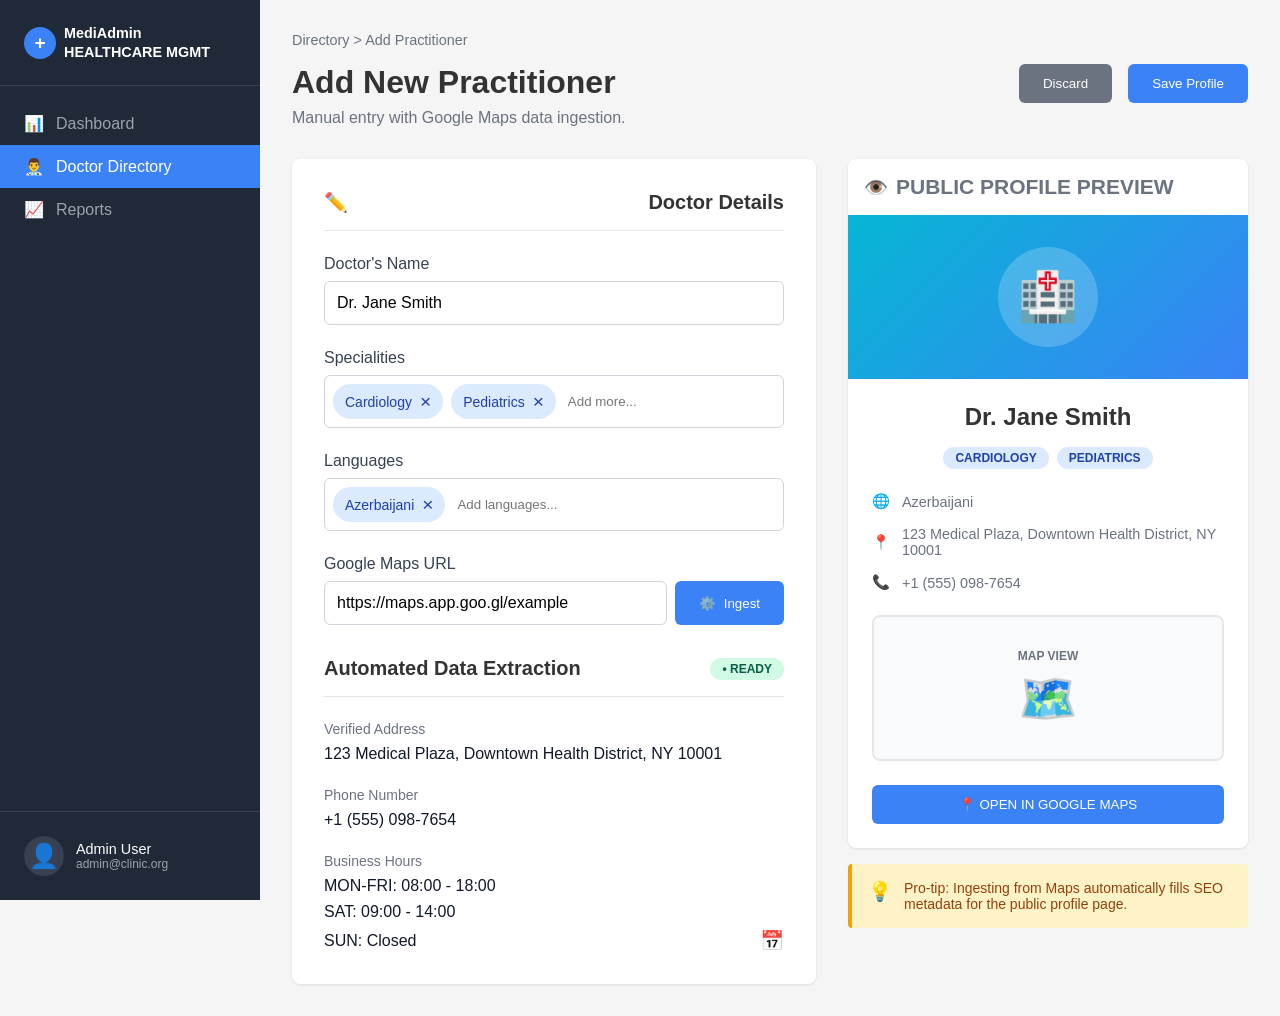
==== frontend/admin/index.html @ fd2ddea2 "Initial commit: Healthcare portal for Azerbaijani doctors in Germany" ====
<!DOCTYPE html>
<html lang="en">
<head>
    <meta charset="UTF-8">
    <meta name="viewport" content="width=device-width, initial-scale=1.0">
    <title>MediAdmin - Add New Practitioner</title>
    <link rel="stylesheet" href="styles.css">
</head>
<body>
    <div class="app-container">
        <!-- Sidebar -->
        <aside class="sidebar">
            <div class="sidebar-header">
                <div class="logo">
                    <span class="logo-icon">+</span>
                    <span class="logo-text">MediAdmin<br>HEALTHCARE MGMT</span>
                </div>
            </div>
            <nav class="sidebar-nav">
                <a href="#" class="nav-item">
                    <span>📊</span> Dashboard
                </a>
                <a href="#" class="nav-item active">
                    <span>👨‍⚕️</span> Doctor Directory
                </a>
                <a href="#" class="nav-item">
                    <span>📈</span> Reports
                </a>
            </nav>
            <div class="sidebar-footer">
                <div class="user-info">
                    <div class="user-avatar">👤</div>
                    <div>
                        <div class="user-name">Admin User</div>
                        <div class="user-email">admin@clinic.org</div>
                    </div>
                </div>
            </div>
        </aside>

        <!-- Main Content -->
        <main class="main-content">
            <div class="content-wrapper">
                <!-- Breadcrumbs -->
                <div class="breadcrumbs">
                    Directory > Add Practitioner
                </div>

                <!-- Page Header -->
                <div class="page-header">
                    <div>
                        <h1>Add New Practitioner</h1>
                        <p class="subtitle">Manual entry with Google Maps data ingestion.</p>
                    </div>
                    <div class="header-actions">
                        <button class="btn btn-secondary" id="discard-btn">Discard</button>
                        <button class="btn btn-primary" id="save-btn">Save Profile</button>
                    </div>
                </div>

                <div class="content-layout">
                    <!-- Form Section -->
                    <div class="form-section">
                        <!-- Doctor Details -->
                        <section class="form-group">
                            <div class="section-header">
                                <span class="section-icon">✏️</span>
                                <h2>Doctor Details</h2>
                            </div>
                            
                            <div class="form-field">
                                <label>Doctor's Name</label>
                                <input type="text" id="doctor-name" class="form-input" placeholder="Dr. Jane Smith" value="Dr. Jane Smith">
                            </div>

                            <div class="form-field">
                                <label>Specialities</label>
                                <div class="tags-input" id="specialties-input">
                                    <span class="tag">Cardiology <span class="tag-remove">×</span></span>
                                    <span class="tag">Pediatrics <span class="tag-remove">×</span></span>
                                    <input type="text" class="tag-input" placeholder="Add more..." id="specialty-input">
                                </div>
                            </div>

                            <div class="form-field">
                                <label>Languages</label>
                                <div class="tags-input" id="languages-input">
                                    <span class="tag">Azerbaijani <span class="tag-remove">×</span></span>
                                    <input type="text" class="tag-input" placeholder="Add languages..." id="language-input">
                                </div>
                            </div>

                            <div class="form-field">
                                <label>Google Maps URL</label>
                                <div class="input-with-button">
                                    <input type="url" id="maps-url" class="form-input" 
                                           placeholder="https://maps.app.goo.gl/example" 
                                           value="https://maps.app.goo.gl/example">
                                    <button class="btn btn-primary" id="ingest-btn">
                                        <span>⚙️</span> Ingest
                                    </button>
                                </div>
                            </div>
                        </section>

                        <!-- Automated Data Extraction -->
                        <section class="form-group">
                            <div class="section-header">
                                <h2>Automated Data Extraction</h2>
                                <span class="status-badge ready">• READY</span>
                            </div>
                            
                            <div class="extracted-data">
                                <div class="data-item">
                                    <label>Verified Address</label>
                                    <div class="data-value" id="extracted-address">
                                        123 Medical Plaza, Downtown Health District, NY 10001
                                    </div>
                                </div>
                                
                                <div class="data-item">
                                    <label>Phone Number</label>
                                    <div class="data-value" id="extracted-phone">
                                        +1 (555) 098-7654
                                    </div>
                                </div>
                                
                                <div class="data-item">
                                    <label>Business Hours</label>
                                    <div class="hours-display" id="extracted-hours">
                                        <div class="hours-row">MON-FRI: 08:00 - 18:00</div>
                                        <div class="hours-row">SAT: 09:00 - 14:00</div>
                                        <div class="hours-row">SUN: Closed <span class="calendar-icon">📅</span></div>
                                    </div>
                                </div>
                            </div>
                        </section>
                    </div>

                    <!-- Preview Section -->
                    <aside class="preview-section">
                        <div class="preview-header">
                            <span class="preview-icon">👁️</span>
                            <h2>PUBLIC PROFILE PREVIEW</h2>
                        </div>
                        
                        <div class="preview-card">
                            <div class="preview-header-image">
                                <div class="preview-avatar">🏥</div>
                            </div>
                            
                            <div class="preview-content">
                                <h3 id="preview-name">Dr. Jane Smith</h3>
                                <div class="preview-tags" id="preview-specialties">
                                    <span class="preview-tag">CARDIOLOGY</span>
                                    <span class="preview-tag">PEDIATRICS</span>
                                </div>
                                
                                <div class="preview-details">
                                    <div class="preview-detail-item">
                                        <span>🌐</span>
                                        <span id="preview-languages">Azerbaijani</span>
                                    </div>
                                    <div class="preview-detail-item">
                                        <span>📍</span>
                                        <span id="preview-address">123 Medical Plaza, NY 10001</span>
                                    </div>
                                    <div class="preview-detail-item">
                                        <span>📞</span>
                                        <span id="preview-phone">+1 (555) 098-7654</span>
                                    </div>
                                </div>
                                
                                <div class="preview-map">
                                    <div class="map-placeholder">
                                        <div class="map-label">MAP VIEW</div>
                                        <div class="map-content">🗺️</div>
                                    </div>
                                </div>
                                
                                <button class="btn btn-primary preview-maps-btn">
                                    📍 OPEN IN GOOGLE MAPS
                                </button>
                            </div>
                        </div>
                        
                        <div class="pro-tip">
                            <span class="tip-icon">💡</span>
                            <span>Pro-tip: Ingesting from Maps automatically fills SEO metadata for the public profile page.</span>
                        </div>
                    </aside>
                </div>
            </div>
        </main>
    </div>

    <script src="app.js"></script>
</body>
</html>
---- frontend/admin/styles.css ----
/* Reset and Base */
* {
    margin: 0;
    padding: 0;
    box-sizing: border-box;
}

body {
    font-family: -apple-system, BlinkMacSystemFont, 'Segoe UI', Roboto, Oxygen, Ubuntu, Cantarell, sans-serif;
    background: #f5f5f5;
    color: #333;
}

.app-container {
    display: flex;
    min-height: 100vh;
}

/* Sidebar */
.sidebar {
    width: 260px;
    background: #1f2937;
    color: white;
    display: flex;
    flex-direction: column;
    position: fixed;
    height: 100vh;
    left: 0;
    top: 0;
}

.sidebar-header {
    padding: 1.5rem;
    border-bottom: 1px solid #374151;
}

.logo {
    display: flex;
    align-items: center;
    gap: 0.5rem;
}

.logo-icon {
    width: 32px;
    height: 32px;
    background: #3b82f6;
    color: white;
    border-radius: 50%;
    display: flex;
    align-items: center;
    justify-content: center;
    font-weight: bold;
    font-size: 1.2rem;
}

.logo-text {
    font-size: 0.9rem;
    font-weight: 600;
    line-height: 1.3;
}

.sidebar-nav {
    flex: 1;
    padding: 1rem 0;
}

.nav-item {
    display: flex;
    align-items: center;
    gap: 0.75rem;
    padding: 0.75rem 1.5rem;
    color: #9ca3af;
    text-decoration: none;
    transition: all 0.2s;
}

.nav-item:hover {
    background: #374151;
    color: white;
}

.nav-item.active {
    background: #3b82f6;
    color: white;
}

.sidebar-footer {
    padding: 1.5rem;
    border-top: 1px solid #374151;
}

.user-info {
    display: flex;
    align-items: center;
    gap: 0.75rem;
}

.user-avatar {
    width: 40px;
    height: 40px;
    border-radius: 50%;
    background: #374151;
    display: flex;
    align-items: center;
    justify-content: center;
    font-size: 1.5rem;
}

.user-name {
    font-weight: 500;
    font-size: 0.9rem;
}

.user-email {
    font-size: 0.75rem;
    color: #9ca3af;
}

/* Main Content */
.main-content {
    flex: 1;
    margin-left: 260px;
    min-height: 100vh;
}

.content-wrapper {
    max-width: 1400px;
    margin: 0 auto;
    padding: 2rem;
}

.breadcrumbs {
    color: #6b7280;
    font-size: 0.9rem;
    margin-bottom: 1rem;
}

.page-header {
    display: flex;
    justify-content: space-between;
    align-items: flex-start;
    margin-bottom: 2rem;
}

.page-header h1 {
    font-size: 2rem;
    margin-bottom: 0.5rem;
}

.subtitle {
    color: #6b7280;
}

.header-actions {
    display: flex;
    gap: 1rem;
}

.btn {
    padding: 0.75rem 1.5rem;
    border: none;
    border-radius: 6px;
    font-weight: 500;
    cursor: pointer;
    transition: all 0.2s;
    display: inline-flex;
    align-items: center;
    gap: 0.5rem;
}

.btn-primary {
    background: #3b82f6;
    color: white;
}

.btn-primary:hover {
    background: #2563eb;
}

.btn-secondary {
    background: #6b7280;
    color: white;
}

.btn-secondary:hover {
    background: #4b5563;
}

/* Content Layout */
.content-layout {
    display: grid;
    grid-template-columns: 1fr 400px;
    gap: 2rem;
}

/* Form Section */
.form-section {
    background: white;
    border-radius: 8px;
    padding: 2rem;
    box-shadow: 0 1px 3px rgba(0,0,0,0.1);
}

.form-group {
    margin-bottom: 2rem;
}

.form-group:last-child {
    margin-bottom: 0;
}

.section-header {
    display: flex;
    align-items: center;
    justify-content: space-between;
    margin-bottom: 1.5rem;
    padding-bottom: 1rem;
    border-bottom: 1px solid #e5e7eb;
}

.section-header h2 {
    font-size: 1.25rem;
    display: flex;
    align-items: center;
    gap: 0.5rem;
}

.section-icon {
    font-size: 1.2rem;
}

.status-badge {
    padding: 0.25rem 0.75rem;
    border-radius: 20px;
    font-size: 0.75rem;
    font-weight: 600;
}

.status-badge.ready {
    background: #d1fae5;
    color: #065f46;
}

.form-field {
    margin-bottom: 1.5rem;
}

.form-field label {
    display: block;
    font-weight: 500;
    margin-bottom: 0.5rem;
    color: #374151;
}

.form-input {
    width: 100%;
    padding: 0.75rem;
    border: 1px solid #d1d5db;
    border-radius: 6px;
    font-size: 1rem;
}

.form-input:focus {
    outline: none;
    border-color: #3b82f6;
    box-shadow: 0 0 0 3px rgba(59, 130, 246, 0.1);
}

.tags-input {
    display: flex;
    flex-wrap: wrap;
    gap: 0.5rem;
    padding: 0.5rem;
    border: 1px solid #d1d5db;
    border-radius: 6px;
    min-height: 48px;
    align-items: center;
}

.tag {
    display: inline-flex;
    align-items: center;
    gap: 0.5rem;
    padding: 0.5rem 0.75rem;
    background: #dbeafe;
    color: #1e40af;
    border-radius: 20px;
    font-size: 0.875rem;
    font-weight: 500;
}

.tag-remove {
    cursor: pointer;
    font-size: 1.2rem;
    line-height: 1;
    color: #1e40af;
}

.tag-remove:hover {
    color: #1e3a8a;
}

.tag-input {
    border: none;
    outline: none;
    flex: 1;
    min-width: 150px;
    padding: 0.25rem;
}

.input-with-button {
    display: flex;
    gap: 0.5rem;
}

.input-with-button .form-input {
    flex: 1;
}

/* Extracted Data */
.extracted-data {
    display: flex;
    flex-direction: column;
    gap: 1.5rem;
}

.data-item label {
    display: block;
    font-weight: 500;
    margin-bottom: 0.5rem;
    color: #6b7280;
    font-size: 0.875rem;
}

.data-value {
    color: #111827;
    font-size: 1rem;
}

.hours-display {
    display: flex;
    flex-direction: column;
    gap: 0.5rem;
}

.hours-row {
    display: flex;
    align-items: center;
    justify-content: space-between;
    color: #111827;
}

.calendar-icon {
    cursor: pointer;
    font-size: 1.2rem;
}

/* Preview Section */
.preview-section {
    position: sticky;
    top: 2rem;
    height: fit-content;
}

.preview-header {
    background: white;
    padding: 1rem;
    border-radius: 8px 8px 0 0;
    display: flex;
    align-items: center;
    gap: 0.5rem;
    font-size: 0.875rem;
    font-weight: 600;
    color: #6b7280;
    box-shadow: 0 1px 3px rgba(0,0,0,0.1);
}

.preview-icon {
    font-size: 1.2rem;
}

.preview-card {
    background: white;
    border-radius: 0 0 8px 8px;
    box-shadow: 0 1px 3px rgba(0,0,0,0.1);
    overflow: hidden;
}

.preview-header-image {
    background: linear-gradient(135deg, #06b6d4 0%, #3b82f6 100%);
    padding: 2rem;
    text-align: center;
}

.preview-avatar {
    width: 100px;
    height: 100px;
    background: rgba(255, 255, 255, 0.2);
    border-radius: 50%;
    margin: 0 auto;
    display: flex;
    align-items: center;
    justify-content: center;
    font-size: 3rem;
}

.preview-content {
    padding: 1.5rem;
}

.preview-content h3 {
    font-size: 1.5rem;
    margin-bottom: 1rem;
    text-align: center;
}

.preview-tags {
    display: flex;
    gap: 0.5rem;
    justify-content: center;
    margin-bottom: 1.5rem;
    flex-wrap: wrap;
}

.preview-tag {
    padding: 0.25rem 0.75rem;
    background: #dbeafe;
    color: #1e40af;
    border-radius: 20px;
    font-size: 0.75rem;
    font-weight: 600;
    text-transform: uppercase;
}

.preview-details {
    display: flex;
    flex-direction: column;
    gap: 1rem;
    margin-bottom: 1.5rem;
}

.preview-detail-item {
    display: flex;
    align-items: center;
    gap: 0.75rem;
    font-size: 0.9rem;
    color: #6b7280;
}

.preview-map {
    margin-bottom: 1.5rem;
}

.map-placeholder {
    border: 2px solid #e5e7eb;
    border-radius: 8px;
    padding: 2rem;
    text-align: center;
    background: #f9fafb;
}

.map-label {
    font-size: 0.75rem;
    font-weight: 600;
    color: #6b7280;
    margin-bottom: 0.5rem;
}

.map-content {
    font-size: 3rem;
}

.preview-maps-btn {
    width: 100%;
    justify-content: center;
}

.pro-tip {
    background: #fef3c7;
    border-left: 4px solid #f59e0b;
    padding: 1rem;
    margin-top: 1rem;
    border-radius: 4px;
    display: flex;
    gap: 0.75rem;
    font-size: 0.875rem;
    color: #92400e;
}

.tip-icon {
    font-size: 1.2rem;
}

/* Responsive */
@media (max-width: 1200px) {
    .content-layout {
        grid-template-columns: 1fr;
    }
    
    .preview-section {
        position: static;
    }
}
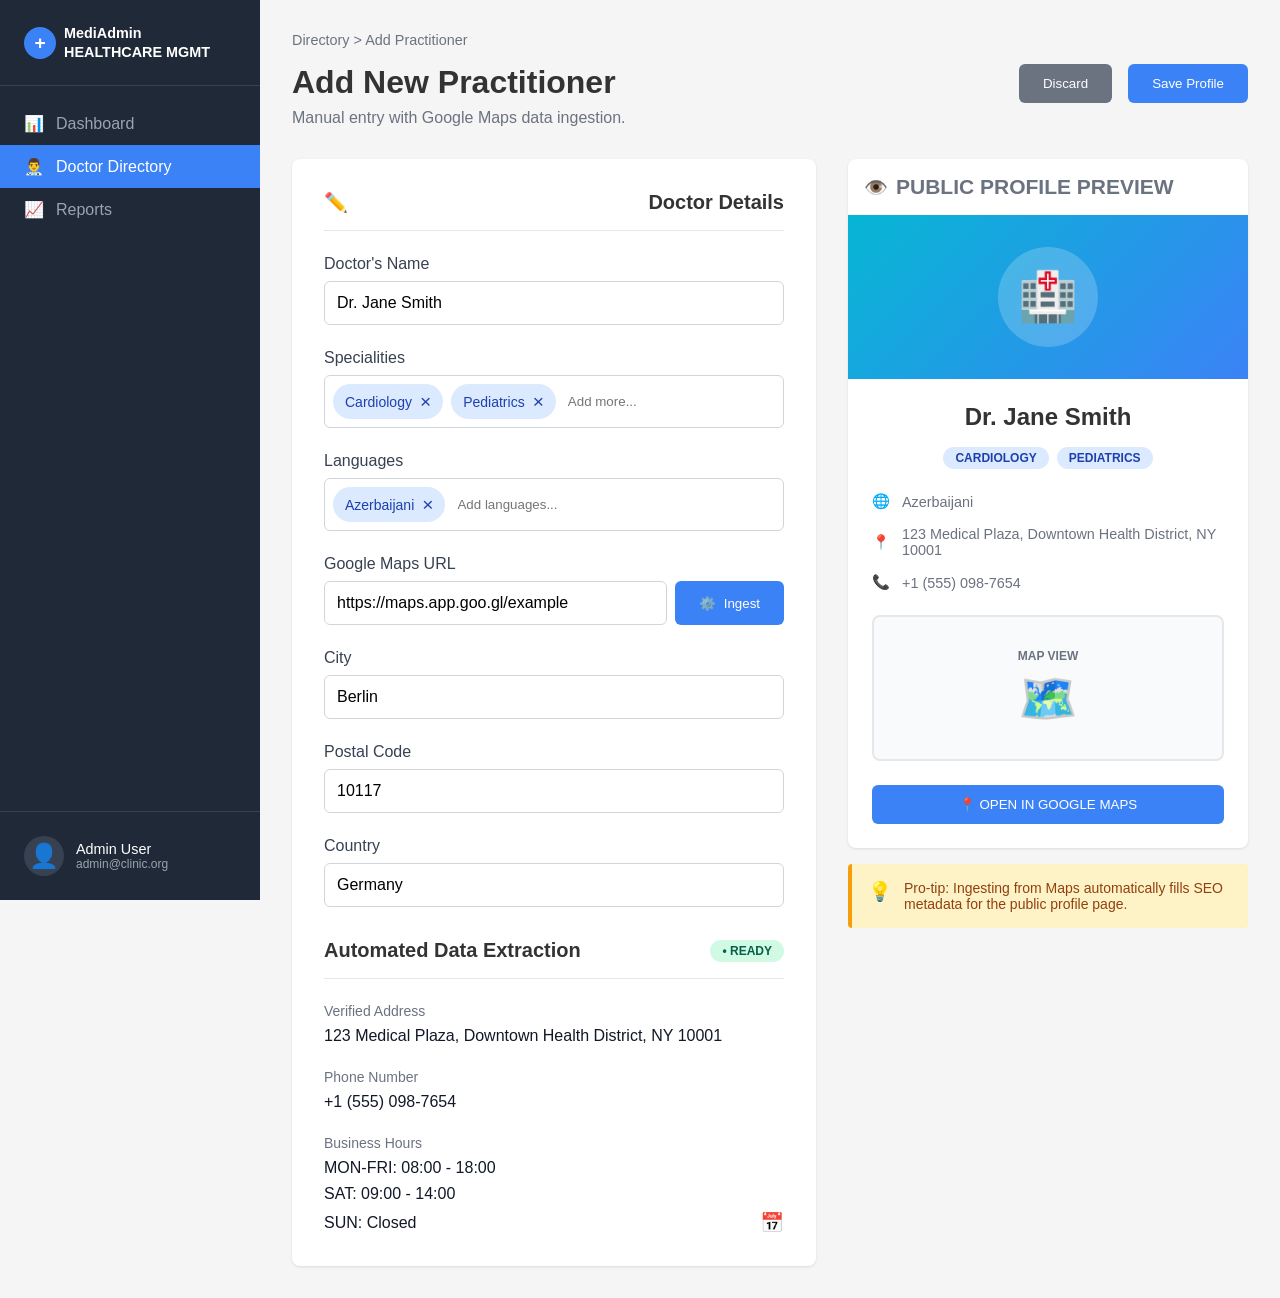
==== commit 20ee4c1a: "Fix code inconsistencies: port numbers, SQLAlchemy queries, unused imports, and admin form fields" ====
--- a/frontend/admin/index.html
+++ b/frontend/admin/index.html
@@ -101,6 +101,21 @@
                                     </button>
                                 </div>
                             </div>
+                            
+                            <div class="form-field">
+                                <label>City</label>
+                                <input type="text" id="doctor-city" class="form-input" placeholder="Berlin" value="Berlin">
+                            </div>
+                            
+                            <div class="form-field">
+                                <label>Postal Code</label>
+                                <input type="text" id="doctor-postal-code" class="form-input" placeholder="10117" value="10117">
+                            </div>
+                            
+                            <div class="form-field">
+                                <label>Country</label>
+                                <input type="text" id="doctor-country" class="form-input" placeholder="Germany" value="Germany">
+                            </div>
                         </section>
 
                         <!-- Automated Data Extraction -->
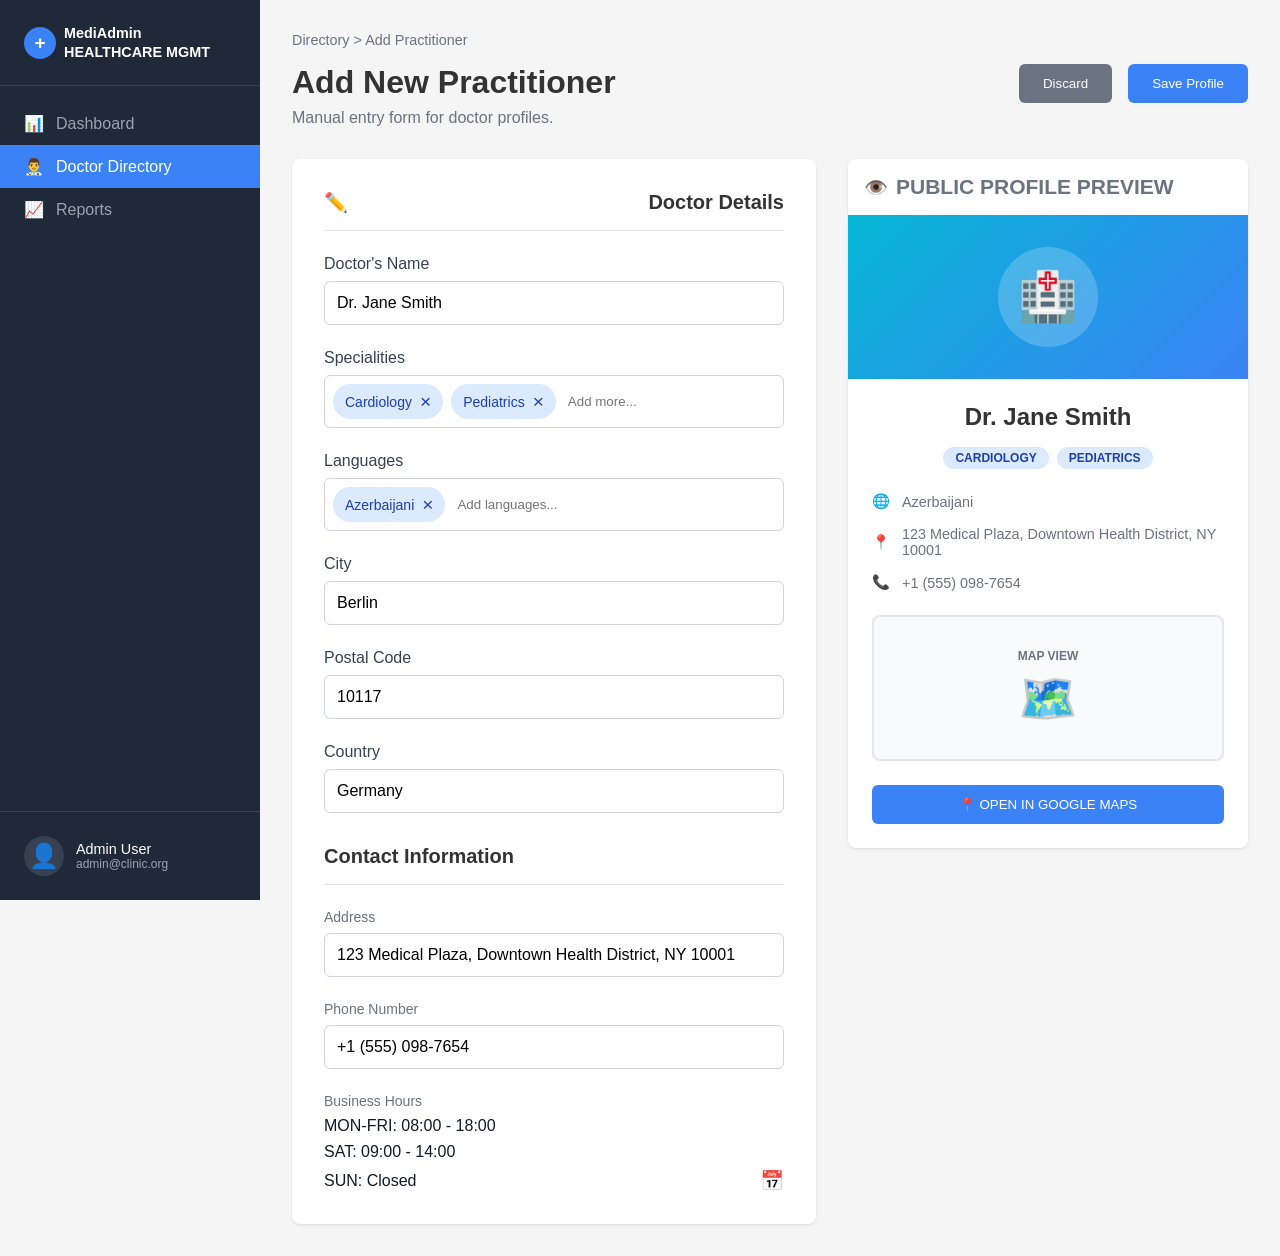
==== commit 3da91204: "Remove Google Maps ingestion functionality and build app setup - Removed Google Maps ingestion endpo" ====
--- a/frontend/admin/index.html
+++ b/frontend/admin/index.html
@@ -50,7 +50,7 @@
                 <div class="page-header">
                     <div>
                         <h1>Add New Practitioner</h1>
-                        <p class="subtitle">Manual entry with Google Maps data ingestion.</p>
+                        <p class="subtitle">Manual entry form for doctor profiles.</p>
                     </div>
                     <div class="header-actions">
                         <button class="btn btn-secondary" id="discard-btn">Discard</button>
@@ -91,18 +91,6 @@
                             </div>
 
                             <div class="form-field">
-                                <label>Google Maps URL</label>
-                                <div class="input-with-button">
-                                    <input type="url" id="maps-url" class="form-input" 
-                                           placeholder="https://maps.app.goo.gl/example" 
-                                           value="https://maps.app.goo.gl/example">
-                                    <button class="btn btn-primary" id="ingest-btn">
-                                        <span>⚙️</span> Ingest
-                                    </button>
-                                </div>
-                            </div>
-                            
-                            <div class="form-field">
                                 <label>City</label>
                                 <input type="text" id="doctor-city" class="form-input" placeholder="Berlin" value="Berlin">
                             </div>
@@ -118,26 +106,25 @@
                             </div>
                         </section>
 
-                        <!-- Automated Data Extraction -->
+                        <!-- Manual Data Entry -->
                         <section class="form-group">
                             <div class="section-header">
-                                <h2>Automated Data Extraction</h2>
-                                <span class="status-badge ready">• READY</span>
+                                <h2>Contact Information</h2>
                             </div>
                             
                             <div class="extracted-data">
                                 <div class="data-item">
-                                    <label>Verified Address</label>
-                                    <div class="data-value" id="extracted-address">
-                                        123 Medical Plaza, Downtown Health District, NY 10001
-                                    </div>
+                                    <label>Address</label>
+                                    <input type="text" id="extracted-address" class="form-input" 
+                                           placeholder="Enter address..." 
+                                           value="123 Medical Plaza, Downtown Health District, NY 10001">
                                 </div>
                                 
                                 <div class="data-item">
                                     <label>Phone Number</label>
-                                    <div class="data-value" id="extracted-phone">
-                                        +1 (555) 098-7654
-                                    </div>
+                                    <input type="text" id="extracted-phone" class="form-input" 
+                                           placeholder="Enter phone number..." 
+                                           value="+1 (555) 098-7654">
                                 </div>
                                 
                                 <div class="data-item">
@@ -198,11 +185,6 @@
                                 </button>
                             </div>
                         </div>
-                        
-                        <div class="pro-tip">
-                            <span class="tip-icon">💡</span>
-                            <span>Pro-tip: Ingesting from Maps automatically fills SEO metadata for the public profile page.</span>
-                        </div>
                     </aside>
                 </div>
             </div>
